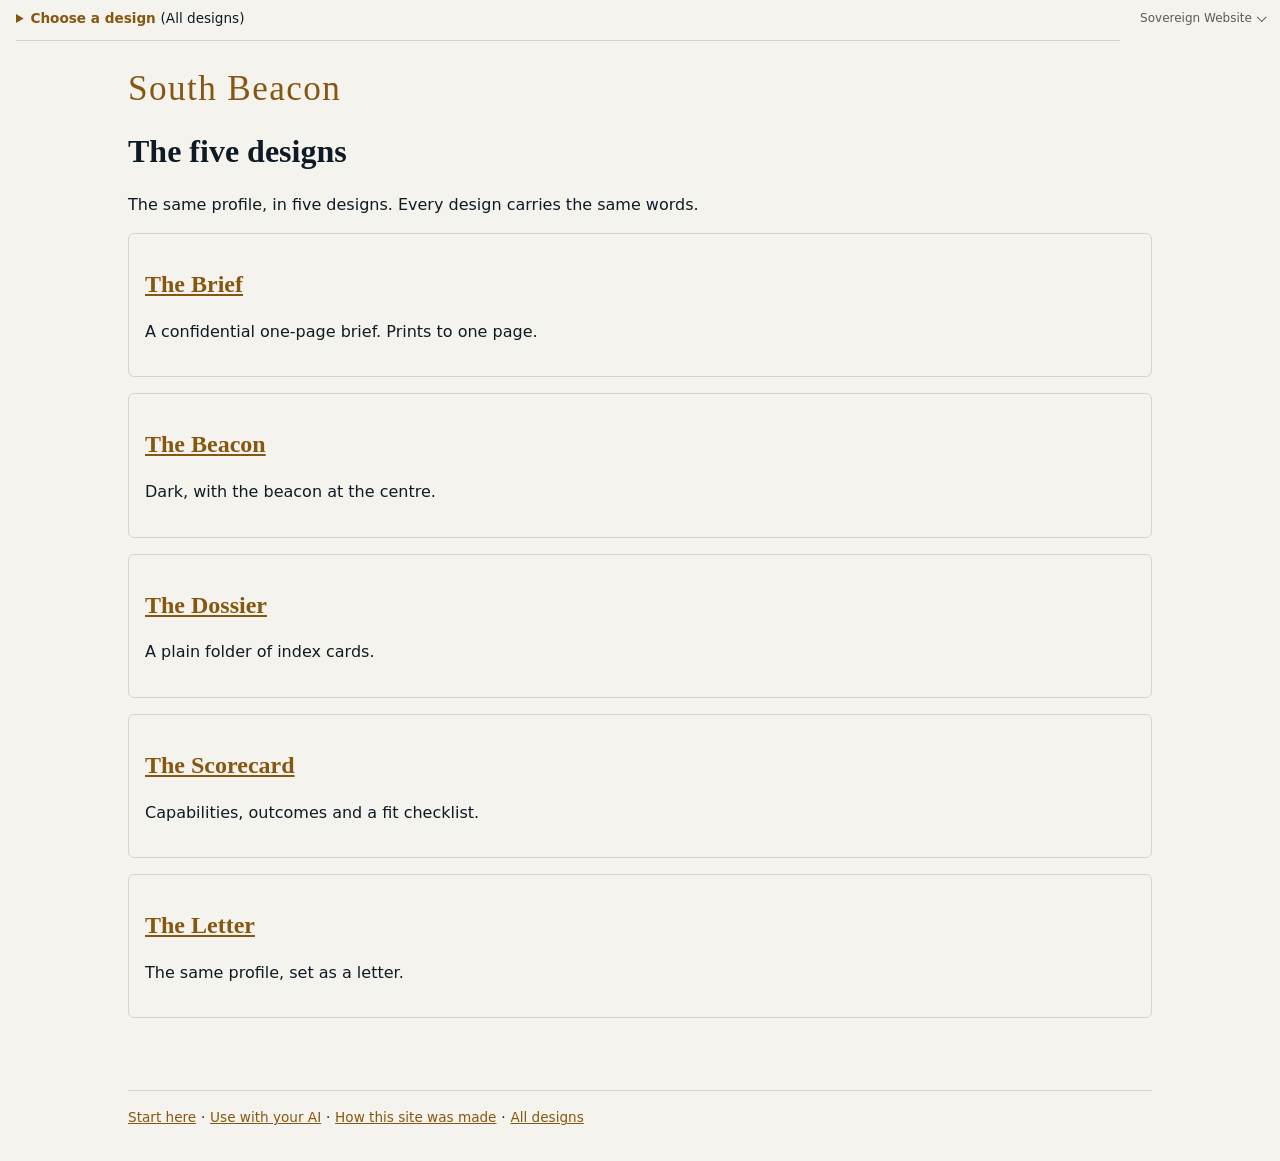
==== site/designs/index.html @ 93ee52a4 "South Beacon: design round 1 fixes From design.b.rounds' round 1: the design switcher is now one "Ch" ====
<!doctype html>
<html lang="en-GB">
<head>
<meta charset="utf-8">
<meta name="viewport" content="width=device-width, initial-scale=1">
<title>South Beacon</title>
<meta name="description" content="An anonymised profile of a senior technology and security leader. Introductions through the talent agent.">
<meta property="og:type" content="website">
<meta property="og:site_name" content="South Beacon">
<meta property="og:locale" content="en_GB">
<meta property="og:url" content="https://south-beacon.talent.sovereignweb.site/designs/">
<meta property="og:title" content="South Beacon">
<meta property="og:description" content="An anonymised profile of a senior technology and security leader. Introductions through the talent agent.">
<meta property="og:image" content="https://south-beacon.talent.sovereignweb.site/assets/share/card-1200x630.jpg">
<meta property="og:image:type" content="image/jpeg">
<meta property="og:image:width" content="1200">
<meta property="og:image:height" content="630">
<meta property="og:image:alt" content="South Beacon">
<meta name="twitter:card" content="summary_large_image">
<meta name="twitter:title" content="South Beacon">
<meta name="twitter:description" content="An anonymised profile of a senior technology and security leader. Introductions through the talent agent.">
<meta name="twitter:image" content="https://south-beacon.talent.sovereignweb.site/assets/share/card-1200x630.jpg">
<link rel="canonical" href="https://south-beacon.talent.sovereignweb.site/designs/">
<link rel="stylesheet" href="../assets/site.css">
</head>
<body class="d-index">
<a class="skip" href="#main">Skip to the profile</a>
<details class="family-credit">
  <summary>Sovereign Website</summary>
  <ul>
    <li><a href="/start/">Start here</a></li>
    <li><a href="/agents/">Use with your AI</a></li>
    <li class="family-gap"><a href="/admin/">How this site was made</a></li>
    <li><a href="https://sovereignwebsite.ai/">Sovereign Website</a></li>
    <li><a href="https://sovereignwebsite.org/">Principles</a></li>
    <li><a href="https://sovereignwebsite.site/">Hosted</a></li>
    <li><a href="https://hub.sovereignweb.site/">Hub</a></li>
    <li><a href="https://agents.sovereignweb.site/">Agents</a></li>
    <li><a href="https://vault.sovereignwebsite.site/">Vault</a></li>
    <li><a href="https://agenticcells.ai/">AgentiCCells</a></li>
    <li><a href="https://riskmandate.ai/">RiskMandate</a></li>
    <li><a href="https://newsroom.sgit.ai/">Newsroom</a></li>
  </ul>
</details>
<details class="chooser"><summary>Choose a design <span class="now">(All designs)</span></summary><nav aria-label="Designs"><ul><li><a href="../">The Brief</a></li><li><a href="../designs/beacon/">The Beacon</a></li><li><a href="../designs/dossier/">The Dossier</a></li><li><a href="../designs/scorecard/">The Scorecard</a></li><li><a href="../designs/letter/">The Letter</a></li></ul></nav></details>
<main id="main">
<p class="wordmark">South Beacon</p><h1>The five designs</h1><p>The same profile, in five designs. Every design carries the same words.</p><ul class="designs-list"><li><h2><a href="../">The Brief</a></h2><p>A confidential one-page brief. Prints to one page.</p></li><li><h2><a href="../designs/beacon/">The Beacon</a></h2><p>Dark, with the beacon at the centre.</p></li><li><h2><a href="../designs/dossier/">The Dossier</a></h2><p>A plain folder of index cards.</p></li><li><h2><a href="../designs/scorecard/">The Scorecard</a></h2><p>Capabilities, outcomes and a fit checklist.</p></li><li><h2><a href="../designs/letter/">The Letter</a></h2><p>The same profile, set as a letter.</p></li></ul>
</main>
<footer><nav class="site-links" aria-label="About this site"><a href="/start/">Start here</a><span aria-hidden="true"> · </span><a href="/agents/">Use with your AI</a><span aria-hidden="true"> · </span><a href="/admin/">How this site was made</a><span aria-hidden="true"> · </span><a href="../designs/">All designs</a></nav></footer>
</body>
</html>
---- site/assets/site.css ----
:root{--ink:#0E1A24;--paper:#F5F3EE;--amber:#E0A040;--amber-text:#865710;--line:#d8d3c8;--bg:var(--paper);--fg:var(--ink);--accent:var(--amber-text)}
@media (prefers-color-scheme:dark){:root{--bg:var(--ink);--fg:var(--paper);--accent:var(--amber);--line:#2c3a46}}
*{box-sizing:border-box}html{-webkit-text-size-adjust:100%}
body{margin:0;background:var(--bg);color:var(--fg);font:1rem/1.6 system-ui,-apple-system,"Segoe UI",Roboto,sans-serif;padding:0 16px}
main{max-width:64rem;margin:0 auto;padding:1.5rem 0}
h1,h2,h3,.wordmark,.stencil{font-family:Georgia,"Times New Roman",serif;line-height:1.2}
.wordmark{font-size:2.2rem;letter-spacing:.04em;margin:.2rem 0;color:var(--accent)}
.label{font-style:italic;opacity:.85}
.specs{list-style:none;padding:0;display:flex;flex-wrap:wrap;gap:.4rem}.specs li{border:1px solid var(--line);border-radius:99px;padding:.1rem .7rem;font-size:.9rem}
.cta{display:inline-block;background:var(--amber);color:var(--ink);font-weight:600;padding:.7rem 1.2rem;border-radius:6px;text-decoration:none;margin:.5rem 0}
.cta:focus-visible,a:focus-visible{outline:3px solid var(--accent);outline-offset:2px}
a{color:var(--accent)}
table{border-collapse:collapse;width:100%}th,td{text-align:left;padding:.4rem;border-bottom:1px solid var(--line);vertical-align:top}
.form-slot{border:1px dashed var(--line);padding:1rem;border-radius:6px}
.skip{position:absolute;left:-999px}.skip:focus{left:16px;top:8px;background:var(--bg);padding:.4rem}
.chooser{font-size:.85rem;padding:.5rem 0;border-bottom:1px solid var(--line);margin-right:9rem}
.chooser summary{cursor:pointer;min-height:24px;color:var(--accent);font-weight:600}.chooser .now{font-weight:400;color:var(--fg)}
.chooser ul{list-style:none;display:flex;flex-wrap:wrap;gap:.4rem .9rem;padding:.5rem 0 0;margin:0}.chooser [aria-current]{font-weight:700}
.site-links{display:flex;flex-wrap:wrap;gap:.2rem .3rem}
.designs-list{list-style:none;padding:0;display:grid;gap:1rem}.designs-list li{border:1px solid var(--line);border-radius:6px;padding:1rem}
footer{max-width:64rem;margin:2rem auto;font-size:.85rem;border-top:1px solid var(--line);padding-top:1rem}.draft{font-weight:600}
/* The Brief */
.boxed{display:inline-block;border:1px solid currentColor;padding:.1rem .5rem;font-size:.75rem;letter-spacing:.12em;text-transform:uppercase}
@media (min-width:52rem){.brief{display:grid;grid-template-columns:40% 1fr;gap:2.5rem}.brief-left{position:sticky;top:1rem;align-self:start}}
@media print{.chooser,.cta,.form-slot,footer .draft{display:none}body{font-size:10pt}}
/* The Beacon */
.d-beacon{--bg:var(--ink);--fg:var(--paper);--accent:var(--amber);--line:#2c3a46;--family-fg:#c9c9c9;--family-fg-strong:#fff;--family-bg:#1c2731}
.beacon{width:12rem;max-width:100%;height:auto}.beacon .tower{fill:currentColor;opacity:.8}.beacon .lamp{fill:var(--amber)}
.beacon .sweep path{fill:var(--amber);opacity:.35;transform-origin:60px 40px;animation:sweep 6s ease-in-out infinite alternate}
@keyframes sweep{from{transform:scaleX(.3)}to{transform:scaleX(1)}}
@media (prefers-reduced-motion:reduce){.beacon .sweep path{animation:none}}
.hero{text-align:center;padding:2rem 0}.hero .specs{justify-content:center}
.signals{list-style:none;padding:0;display:grid;gap:1rem}@media (min-width:52rem){.signals{grid-template-columns:repeat(2,1fr)}}
.signals li{border-left:3px solid var(--amber);padding-left:1rem}.sig{font-family:Georgia,serif;color:var(--amber)}
/* The Dossier */
.d-dossier .cover{background:#d9c49a;color:var(--ink);padding:3rem 1rem;text-align:center;border-radius:4px}
.d-dossier .cover a{color:var(--ink)}
.stencil{font-size:2.4rem;letter-spacing:.2em;text-transform:uppercase;margin:0}
.cards{display:grid;gap:1.2rem;margin-top:1.5rem}.card{background:var(--bg);border:1px solid var(--line);border-top:6px solid var(--amber);padding:1rem 1.2rem;border-radius:4px}
/* The Scorecard */
.tiles{list-style:none;padding:0;display:grid;gap:1rem}@media (min-width:44rem){.tiles{grid-template-columns:repeat(2,1fr)}}
.tiles li{border:1px solid var(--line);border-radius:6px;padding:1rem}.fit{list-style:none;padding:0}.fit li{padding:.3rem 0;display:flex;gap:.6rem;align-items:flex-start}.fit input{width:24px;height:24px;flex:none;margin:0}.hint{font-size:.9rem}
/* The Letter */
.letter{max-width:40rem;margin:0 auto;font-family:Georgia,"Times New Roman",serif;font-size:1.08rem}
.sign{font-style:italic;font-size:1.4rem;color:var(--accent)}
.d-letter .intro{max-width:40rem;margin:2rem auto 0}
/* The Sovereign Website credit on a customer's site: one small, muted control at the far top right that opens a
   pop-up menu of the family links. Not a strip and not a menu bar: the site is about its owner (Dinis, 20 November
   2026: "It needs to fundamentally be about the site and who is it about ... top right pop-up menu").
   CSS only (details/summary), so no script and no CSP issue. It sits in the page's corner, above the owner's header;
   a site whose own header uses that corner moves it with --family-top / --family-right.
   To remove it, the owner sets one attribute: <html data-family-credit="off">. */
.family-credit{--fam-fg:var(--family-fg,#5a5a5a);--fam-strong:var(--family-fg-strong,#111);--fam-bg:var(--family-bg,#fff);
  position:absolute;top:var(--family-top,.4rem);right:var(--family-right,.75rem);z-index:50;font-size:.75rem;line-height:1.4}
@media (prefers-color-scheme:dark){.family-credit{--fam-fg:var(--family-fg,#b5b5b5);--fam-strong:var(--family-fg-strong,#fff);--fam-bg:var(--family-bg,#1c1c1c)}}
.family-credit summary{display:inline-flex;align-items:center;gap:.3rem;cursor:pointer;color:var(--fam-fg);list-style:none;min-height:24px;padding:.15rem .3rem;border-radius:4px}
.family-credit summary::-webkit-details-marker{display:none}
.family-credit summary::after{content:"";width:.35rem;height:.35rem;border:solid currentColor;border-width:0 1px 1px 0;transform:rotate(45deg) translateY(-2px)}
.family-credit summary:hover,.family-credit summary:focus-visible,.family-credit[open] summary{color:var(--fam-strong)}
.family-credit ul{position:absolute;right:0;top:100%;margin:.25rem 0 0;padding:.35rem 0;list-style:none;min-width:11rem;
  background:var(--fam-bg);border:1px solid rgba(127,127,127,.3);border-radius:6px;box-shadow:0 4px 16px rgba(0,0,0,.12)}
.family-credit a{display:block;padding:.3rem .8rem;min-height:24px;color:var(--fam-fg);text-decoration:none}
.family-credit a:hover,.family-credit a:focus-visible{color:var(--fam-strong);background:rgba(127,127,127,.1)}
.family-credit .family-gap{border-bottom:1px solid rgba(127,127,127,.25);padding-bottom:.3rem;margin-bottom:.3rem}
[data-family-credit="off"] .family-credit{display:none}
@media print{.family-credit{display:none}}
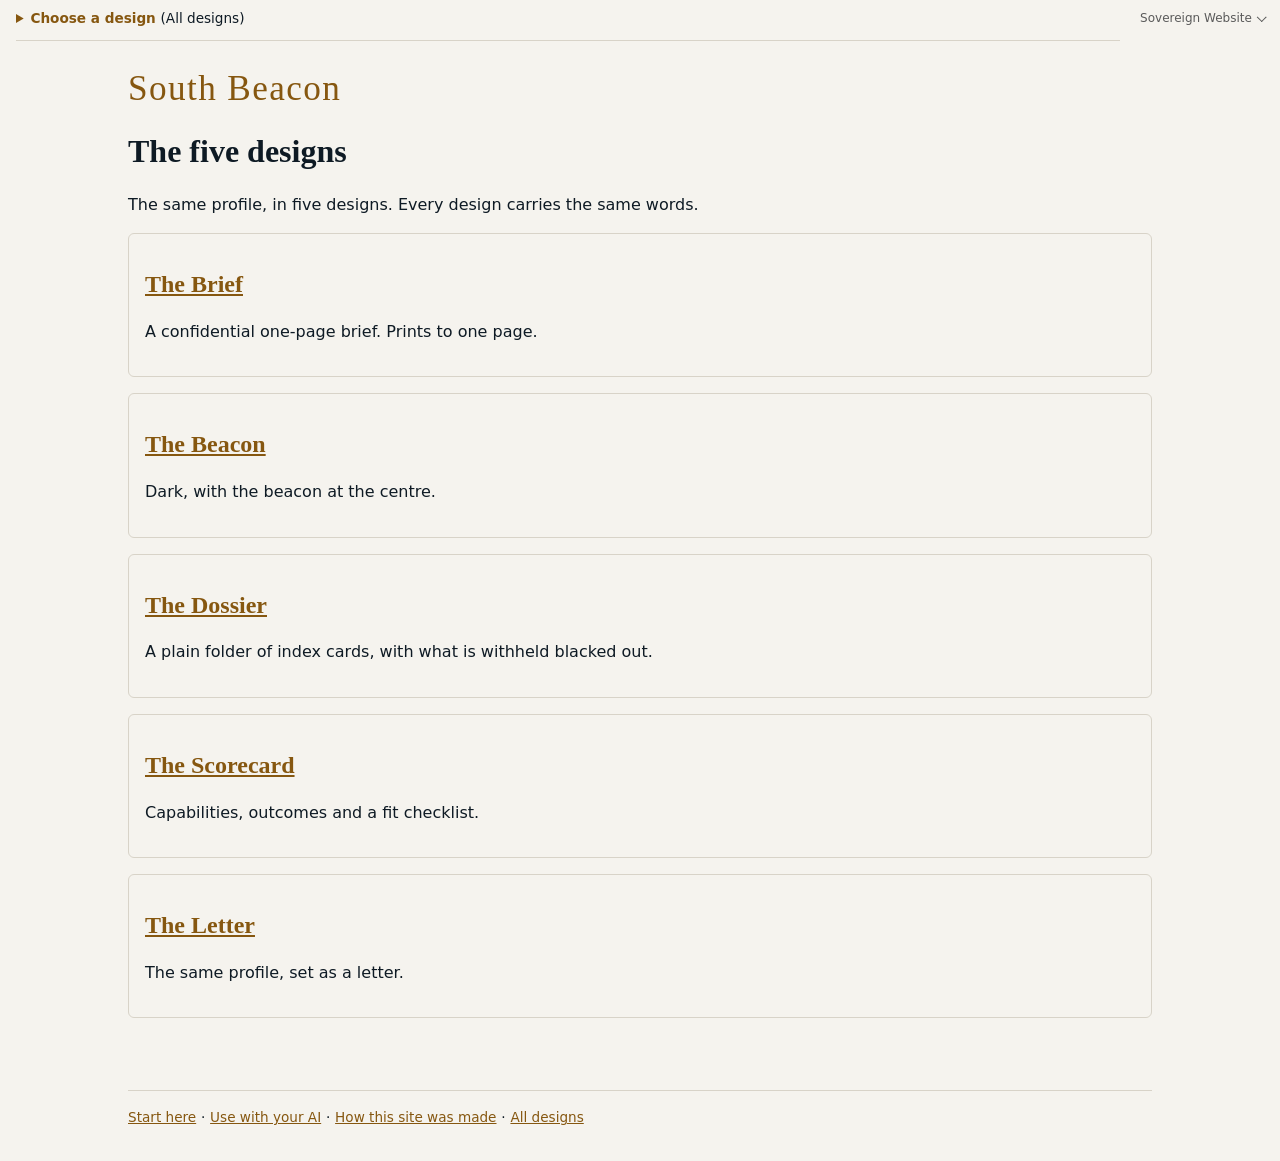
==== commit 09bae0d6: "The Dossier: black out what is withheld Dinis, 21 November 2026: "I like the blank out, because it i" ====
--- a/site/designs/index.html
+++ b/site/designs/index.html
@@ -44,7 +44,7 @@
 </details>
 <details class="chooser"><summary>Choose a design <span class="now">(All designs)</span></summary><nav aria-label="Designs"><ul><li><a href="../">The Brief</a></li><li><a href="../designs/beacon/">The Beacon</a></li><li><a href="../designs/dossier/">The Dossier</a></li><li><a href="../designs/scorecard/">The Scorecard</a></li><li><a href="../designs/letter/">The Letter</a></li></ul></nav></details>
 <main id="main">
-<p class="wordmark">South Beacon</p><h1>The five designs</h1><p>The same profile, in five designs. Every design carries the same words.</p><ul class="designs-list"><li><h2><a href="../">The Brief</a></h2><p>A confidential one-page brief. Prints to one page.</p></li><li><h2><a href="../designs/beacon/">The Beacon</a></h2><p>Dark, with the beacon at the centre.</p></li><li><h2><a href="../designs/dossier/">The Dossier</a></h2><p>A plain folder of index cards.</p></li><li><h2><a href="../designs/scorecard/">The Scorecard</a></h2><p>Capabilities, outcomes and a fit checklist.</p></li><li><h2><a href="../designs/letter/">The Letter</a></h2><p>The same profile, set as a letter.</p></li></ul>
+<p class="wordmark">South Beacon</p><h1>The five designs</h1><p>The same profile, in five designs. Every design carries the same words.</p><ul class="designs-list"><li><h2><a href="../">The Brief</a></h2><p>A confidential one-page brief. Prints to one page.</p></li><li><h2><a href="../designs/beacon/">The Beacon</a></h2><p>Dark, with the beacon at the centre.</p></li><li><h2><a href="../designs/dossier/">The Dossier</a></h2><p>A plain folder of index cards, with what is withheld blacked out.</p></li><li><h2><a href="../designs/scorecard/">The Scorecard</a></h2><p>Capabilities, outcomes and a fit checklist.</p></li><li><h2><a href="../designs/letter/">The Letter</a></h2><p>The same profile, set as a letter.</p></li></ul>
 </main>
 <footer><nav class="site-links" aria-label="About this site"><a href="/start/">Start here</a><span aria-hidden="true"> · </span><a href="/agents/">Use with your AI</a><span aria-hidden="true"> · </span><a href="/admin/">How this site was made</a><span aria-hidden="true"> · </span><a href="../designs/">All designs</a></nav></footer>
 </body>
--- a/site/assets/site.css
+++ b/site/assets/site.css
@@ -35,6 +35,9 @@
 /* The Dossier */
 .d-dossier .cover{background:#d9c49a;color:var(--ink);padding:3rem 1rem;text-align:center;border-radius:4px}
 .d-dossier .cover a{color:var(--ink)}
+.withheld{display:grid;gap:.3rem;margin:1rem 0;font-size:.95rem}.withheld div{display:flex;gap:.8rem;align-items:center;flex-wrap:wrap}
+.withheld dt{min-width:6.5rem;font-weight:600}.withheld dd{margin:0;display:flex;gap:.5rem;align-items:center}
+.bar{display:inline-block;width:8rem;height:.95em;background:var(--fg);border-radius:1px}.w{font-size:.85rem;font-style:italic}
 .stencil{font-size:2.4rem;letter-spacing:.2em;text-transform:uppercase;margin:0}
 .cards{display:grid;gap:1.2rem;margin-top:1.5rem}.card{background:var(--bg);border:1px solid var(--line);border-top:6px solid var(--amber);padding:1rem 1.2rem;border-radius:4px}
 /* The Scorecard */
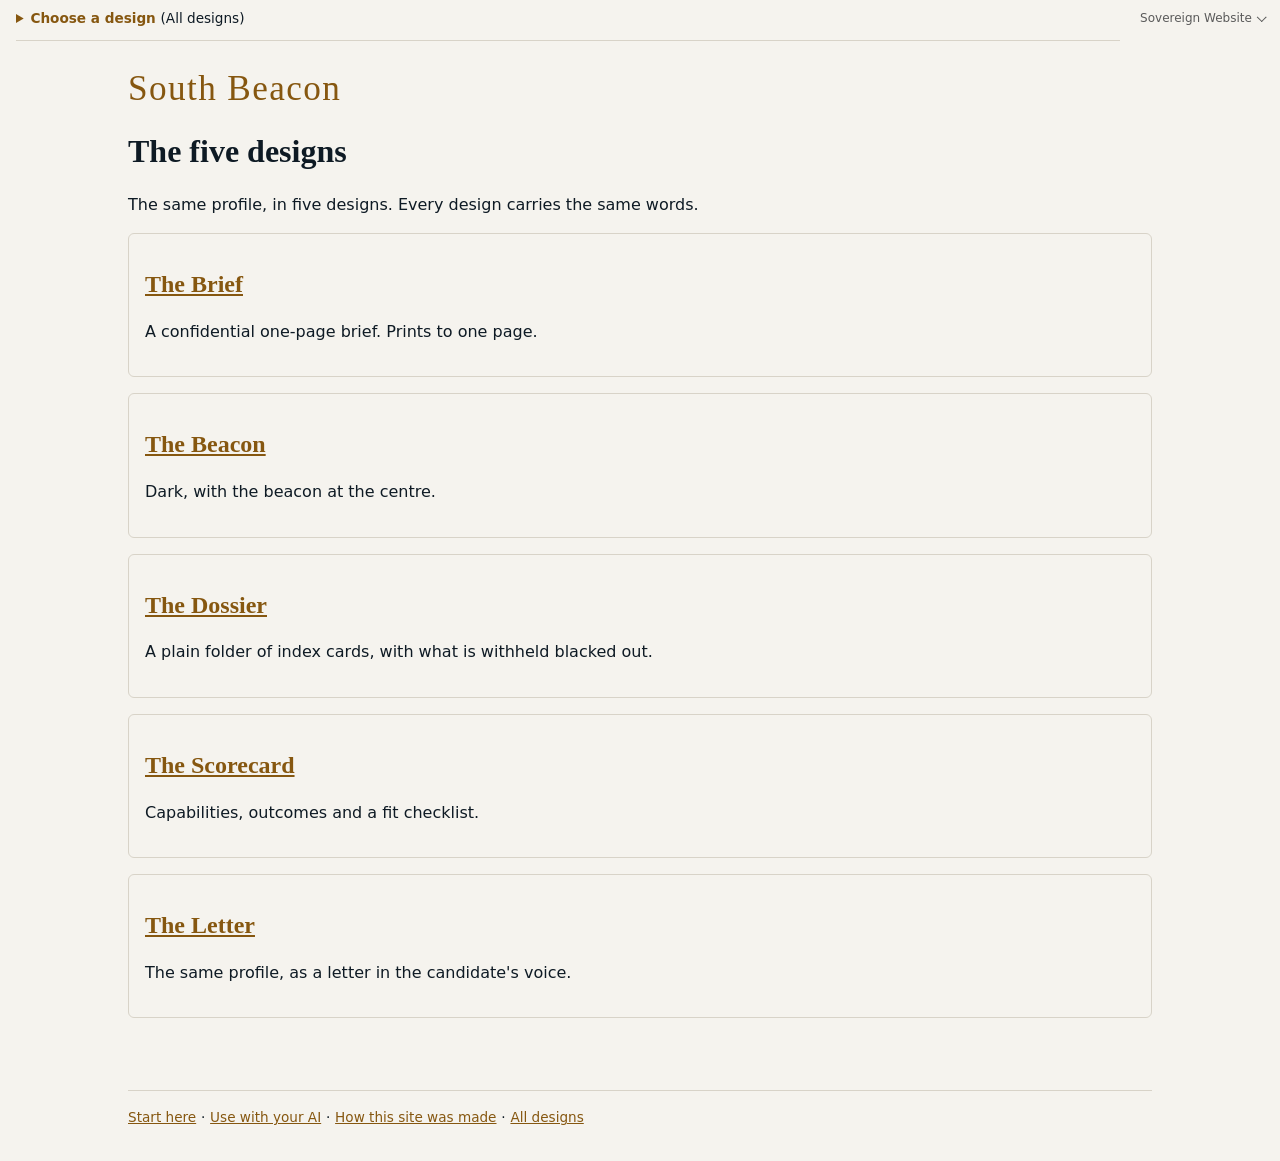
==== commit bcf8fa23: "The Letter: written in the candidate's voice Dinis, 21 November 2026: "you can write it what you thi" ====
--- a/site/designs/index.html
+++ b/site/designs/index.html
@@ -44,7 +44,7 @@
 </details>
 <details class="chooser"><summary>Choose a design <span class="now">(All designs)</span></summary><nav aria-label="Designs"><ul><li><a href="../">The Brief</a></li><li><a href="../designs/beacon/">The Beacon</a></li><li><a href="../designs/dossier/">The Dossier</a></li><li><a href="../designs/scorecard/">The Scorecard</a></li><li><a href="../designs/letter/">The Letter</a></li></ul></nav></details>
 <main id="main">
-<p class="wordmark">South Beacon</p><h1>The five designs</h1><p>The same profile, in five designs. Every design carries the same words.</p><ul class="designs-list"><li><h2><a href="../">The Brief</a></h2><p>A confidential one-page brief. Prints to one page.</p></li><li><h2><a href="../designs/beacon/">The Beacon</a></h2><p>Dark, with the beacon at the centre.</p></li><li><h2><a href="../designs/dossier/">The Dossier</a></h2><p>A plain folder of index cards, with what is withheld blacked out.</p></li><li><h2><a href="../designs/scorecard/">The Scorecard</a></h2><p>Capabilities, outcomes and a fit checklist.</p></li><li><h2><a href="../designs/letter/">The Letter</a></h2><p>The same profile, set as a letter.</p></li></ul>
+<p class="wordmark">South Beacon</p><h1>The five designs</h1><p>The same profile, in five designs. Every design carries the same words.</p><ul class="designs-list"><li><h2><a href="../">The Brief</a></h2><p>A confidential one-page brief. Prints to one page.</p></li><li><h2><a href="../designs/beacon/">The Beacon</a></h2><p>Dark, with the beacon at the centre.</p></li><li><h2><a href="../designs/dossier/">The Dossier</a></h2><p>A plain folder of index cards, with what is withheld blacked out.</p></li><li><h2><a href="../designs/scorecard/">The Scorecard</a></h2><p>Capabilities, outcomes and a fit checklist.</p></li><li><h2><a href="../designs/letter/">The Letter</a></h2><p>The same profile, as a letter in the candidate's voice.</p></li></ul>
 </main>
 <footer><nav class="site-links" aria-label="About this site"><a href="/start/">Start here</a><span aria-hidden="true"> · </span><a href="/agents/">Use with your AI</a><span aria-hidden="true"> · </span><a href="/admin/">How this site was made</a><span aria-hidden="true"> · </span><a href="../designs/">All designs</a></nav></footer>
 </body>
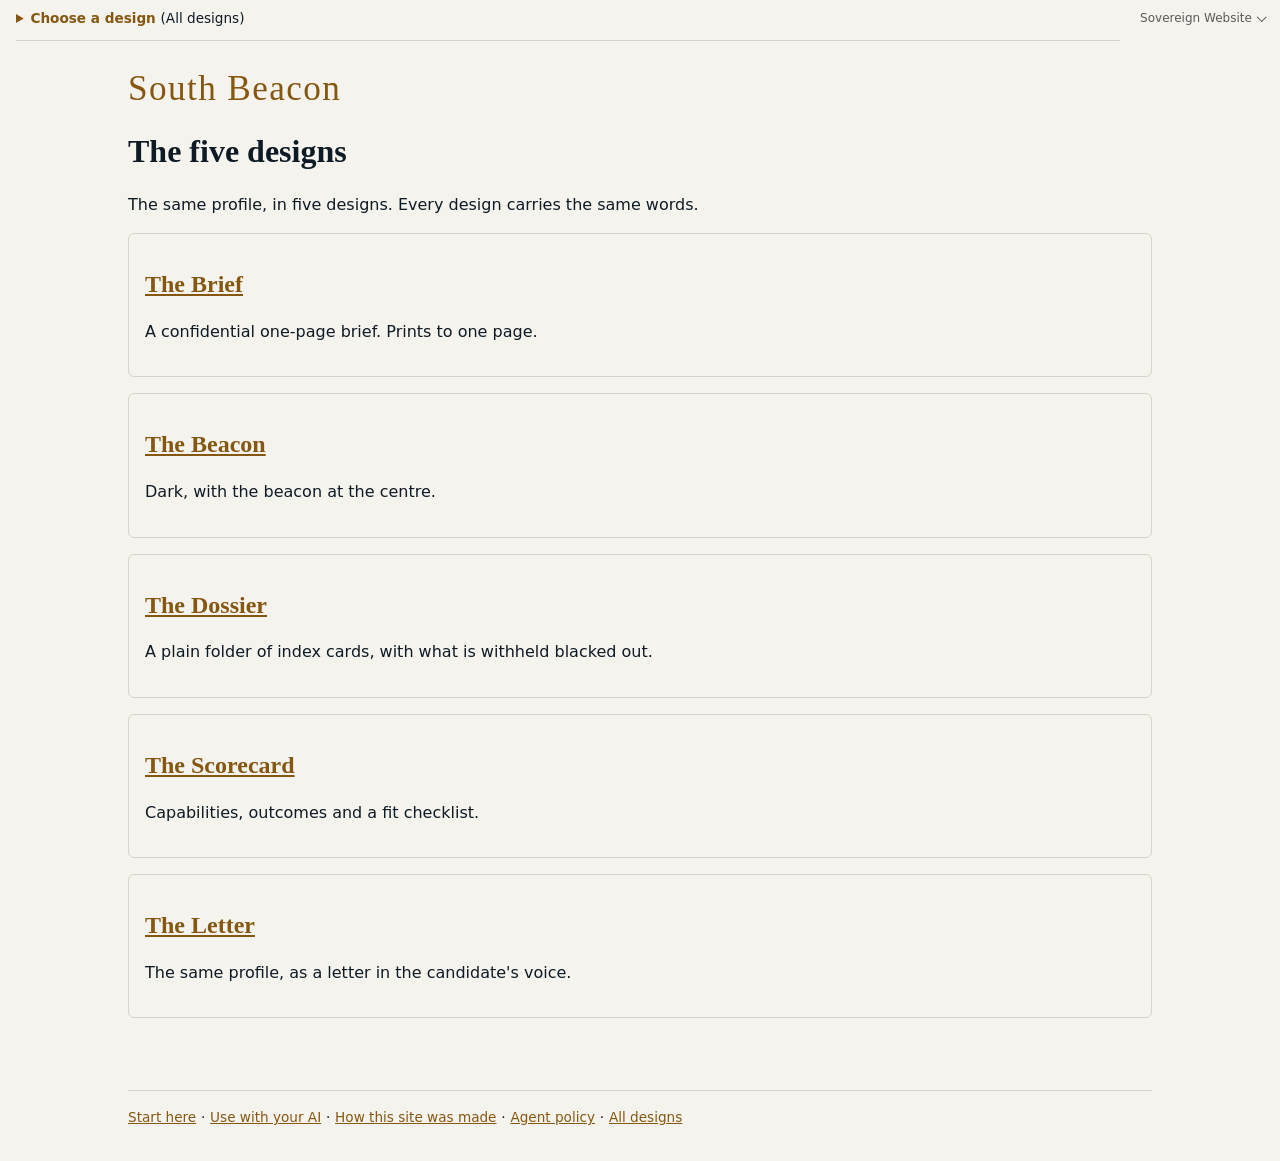
==== commit af62de76: "Agent Behaviour Policy: /policy/abp.json and the /policy/ page, the new quality check, a footer link" ====
--- a/site/designs/index.html
+++ b/site/designs/index.html
@@ -46,6 +46,6 @@
 <main id="main">
 <p class="wordmark">South Beacon</p><h1>The five designs</h1><p>The same profile, in five designs. Every design carries the same words.</p><ul class="designs-list"><li><h2><a href="../">The Brief</a></h2><p>A confidential one-page brief. Prints to one page.</p></li><li><h2><a href="../designs/beacon/">The Beacon</a></h2><p>Dark, with the beacon at the centre.</p></li><li><h2><a href="../designs/dossier/">The Dossier</a></h2><p>A plain folder of index cards, with what is withheld blacked out.</p></li><li><h2><a href="../designs/scorecard/">The Scorecard</a></h2><p>Capabilities, outcomes and a fit checklist.</p></li><li><h2><a href="../designs/letter/">The Letter</a></h2><p>The same profile, as a letter in the candidate's voice.</p></li></ul>
 </main>
-<footer><nav class="site-links" aria-label="About this site"><a href="/start/">Start here</a><span aria-hidden="true"> · </span><a href="/agents/">Use with your AI</a><span aria-hidden="true"> · </span><a href="/admin/">How this site was made</a><span aria-hidden="true"> · </span><a href="../designs/">All designs</a></nav></footer>
+<footer><nav class="site-links" aria-label="About this site"><a href="/start/">Start here</a><span aria-hidden="true"> · </span><a href="/agents/">Use with your AI</a><span aria-hidden="true"> · </span><a href="/admin/">How this site was made</a><span aria-hidden="true"> · </span><a href="/policy/">Agent policy</a><span aria-hidden="true"> · </span><a href="../designs/">All designs</a></nav></footer>
 </body>
 </html>
--- a/site/assets/site.css
+++ b/site/assets/site.css
@@ -14,7 +14,7 @@
 .form-slot{border:1px dashed var(--line);padding:1rem;border-radius:6px}
 .skip{position:absolute;left:-999px}.skip:focus{left:16px;top:8px;background:var(--bg);padding:.4rem}
 .chooser{font-size:.85rem;padding:.5rem 0;border-bottom:1px solid var(--line);margin-right:9rem}
-.chooser summary{cursor:pointer;min-height:24px;color:var(--accent);font-weight:600}.chooser .now{font-weight:400;color:var(--fg)}
+.chooser summary{cursor:pointer;min-height:24px;color:var(--accent);font-weight:600}.chooser .now{font-weight:400;color:var(--fg)}@media (max-width:30rem){.chooser .now{display:none}}
 .chooser ul{list-style:none;display:flex;flex-wrap:wrap;gap:.4rem .9rem;padding:.5rem 0 0;margin:0}.chooser [aria-current]{font-weight:700}
 .site-links{display:flex;flex-wrap:wrap;gap:.2rem .3rem}
 .designs-list{list-style:none;padding:0;display:grid;gap:1rem}.designs-list li{border:1px solid var(--line);border-radius:6px;padding:1rem}
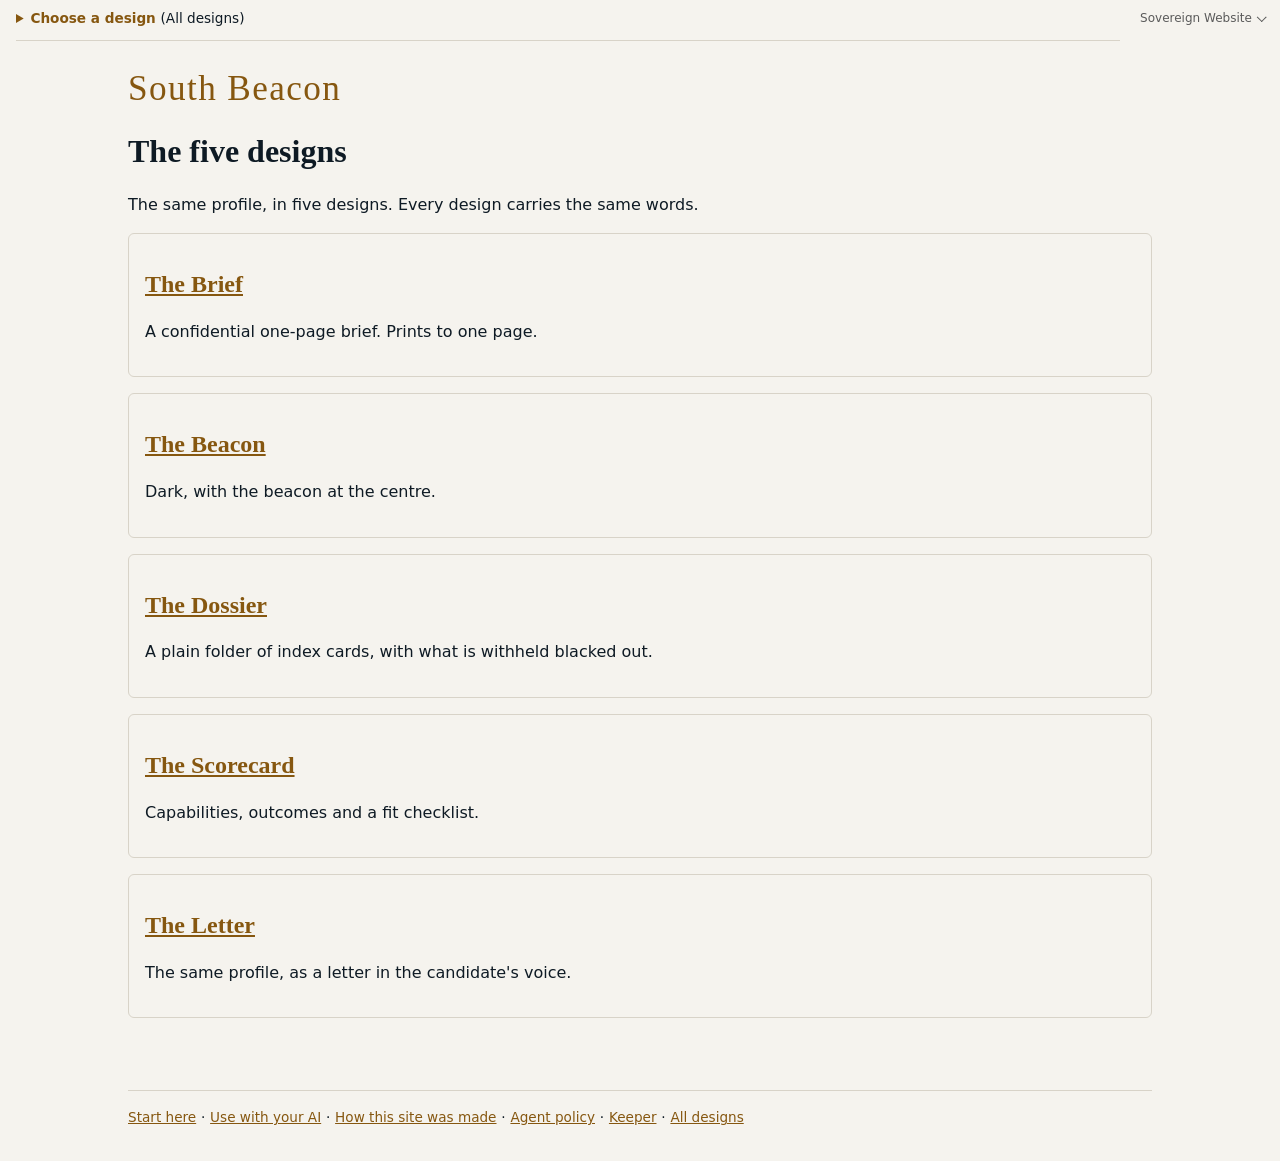
==== commit 7247286e: "Keeper area at /factory/dinis-cruz/account-b/: agent.json, now, role, learnings, messages, decisions" ====
--- a/site/designs/index.html
+++ b/site/designs/index.html
@@ -46,6 +46,6 @@
 <main id="main">
 <p class="wordmark">South Beacon</p><h1>The five designs</h1><p>The same profile, in five designs. Every design carries the same words.</p><ul class="designs-list"><li><h2><a href="../">The Brief</a></h2><p>A confidential one-page brief. Prints to one page.</p></li><li><h2><a href="../designs/beacon/">The Beacon</a></h2><p>Dark, with the beacon at the centre.</p></li><li><h2><a href="../designs/dossier/">The Dossier</a></h2><p>A plain folder of index cards, with what is withheld blacked out.</p></li><li><h2><a href="../designs/scorecard/">The Scorecard</a></h2><p>Capabilities, outcomes and a fit checklist.</p></li><li><h2><a href="../designs/letter/">The Letter</a></h2><p>The same profile, as a letter in the candidate's voice.</p></li></ul>
 </main>
-<footer><nav class="site-links" aria-label="About this site"><a href="/start/">Start here</a><span aria-hidden="true"> · </span><a href="/agents/">Use with your AI</a><span aria-hidden="true"> · </span><a href="/admin/">How this site was made</a><span aria-hidden="true"> · </span><a href="/policy/">Agent policy</a><span aria-hidden="true"> · </span><a href="../designs/">All designs</a></nav></footer>
+<footer><nav class="site-links" aria-label="About this site"><a href="/start/">Start here</a><span aria-hidden="true"> · </span><a href="/agents/">Use with your AI</a><span aria-hidden="true"> · </span><a href="/admin/">How this site was made</a><span aria-hidden="true"> · </span><a href="/policy/">Agent policy</a><span aria-hidden="true"> · </span><a href="/factory/dinis-cruz/account-b/">Keeper</a><span aria-hidden="true"> · </span><a href="../designs/">All designs</a></nav></footer>
 </body>
 </html>
